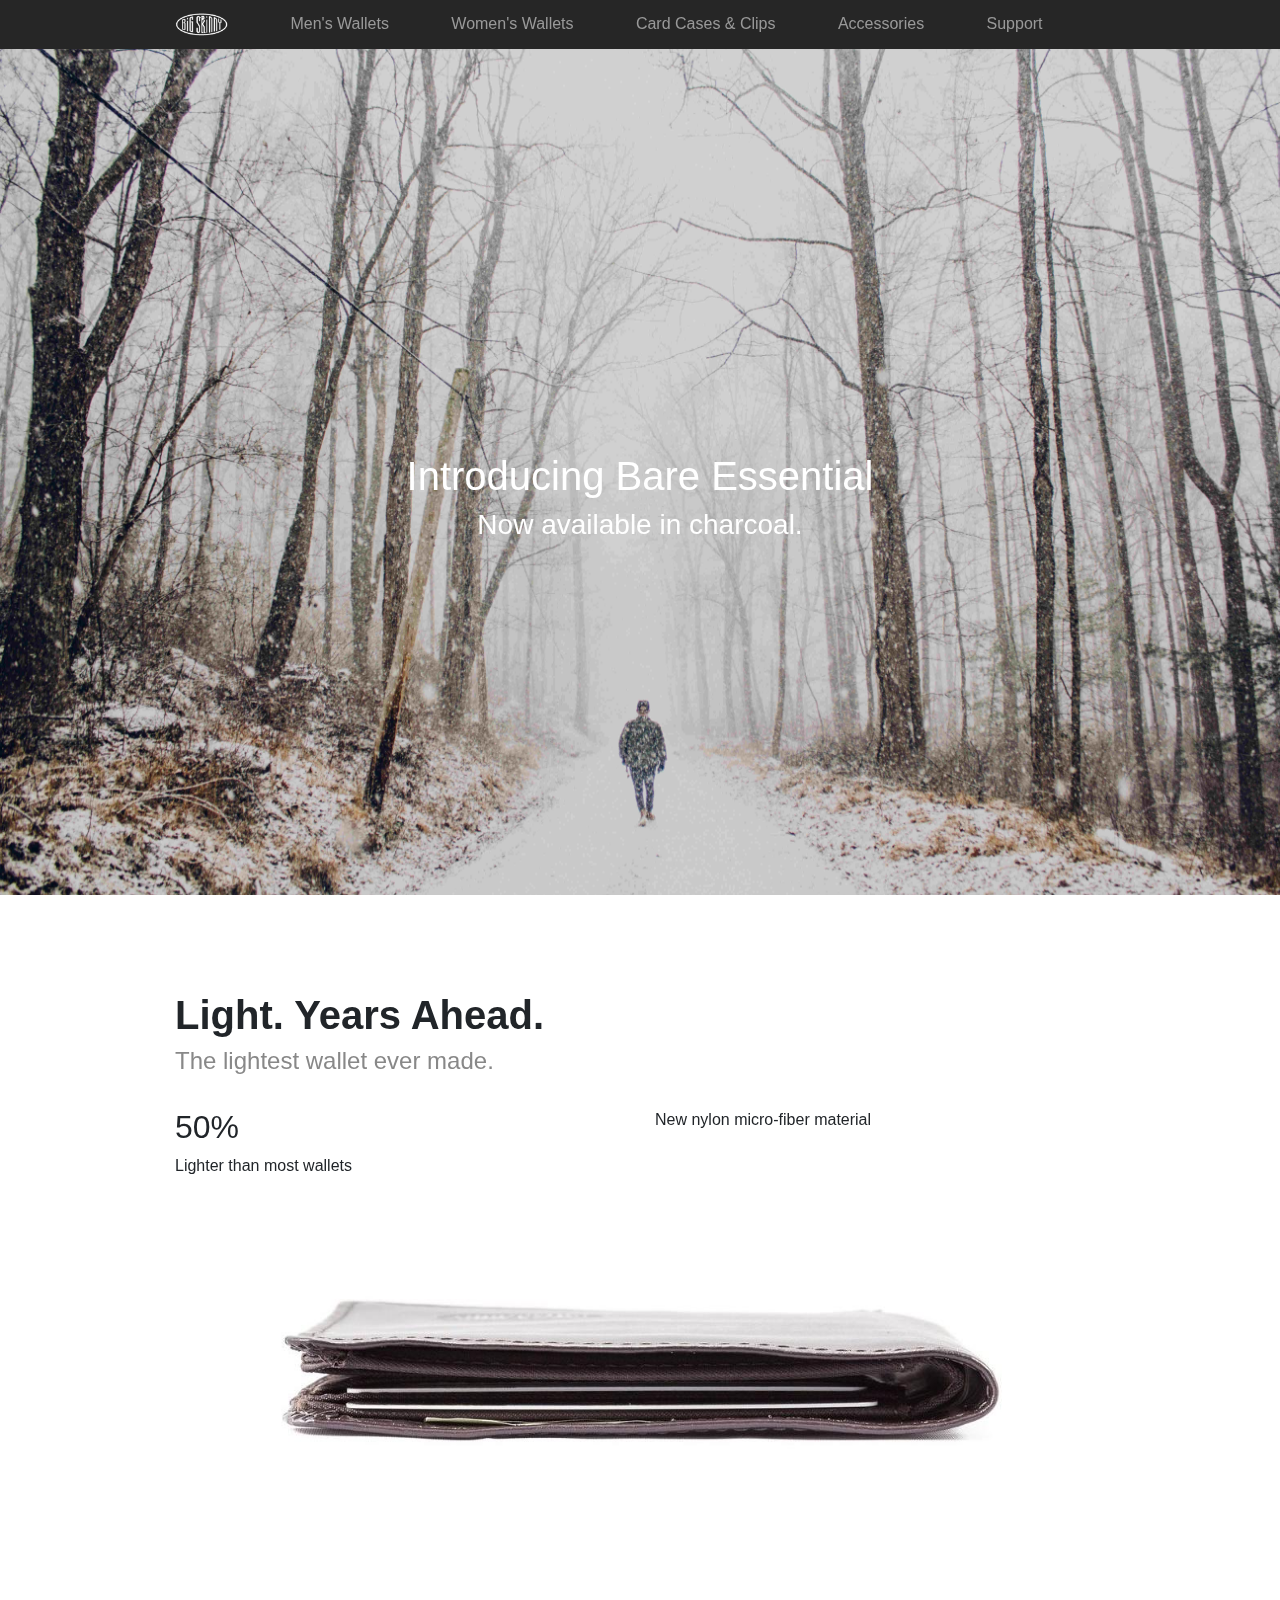
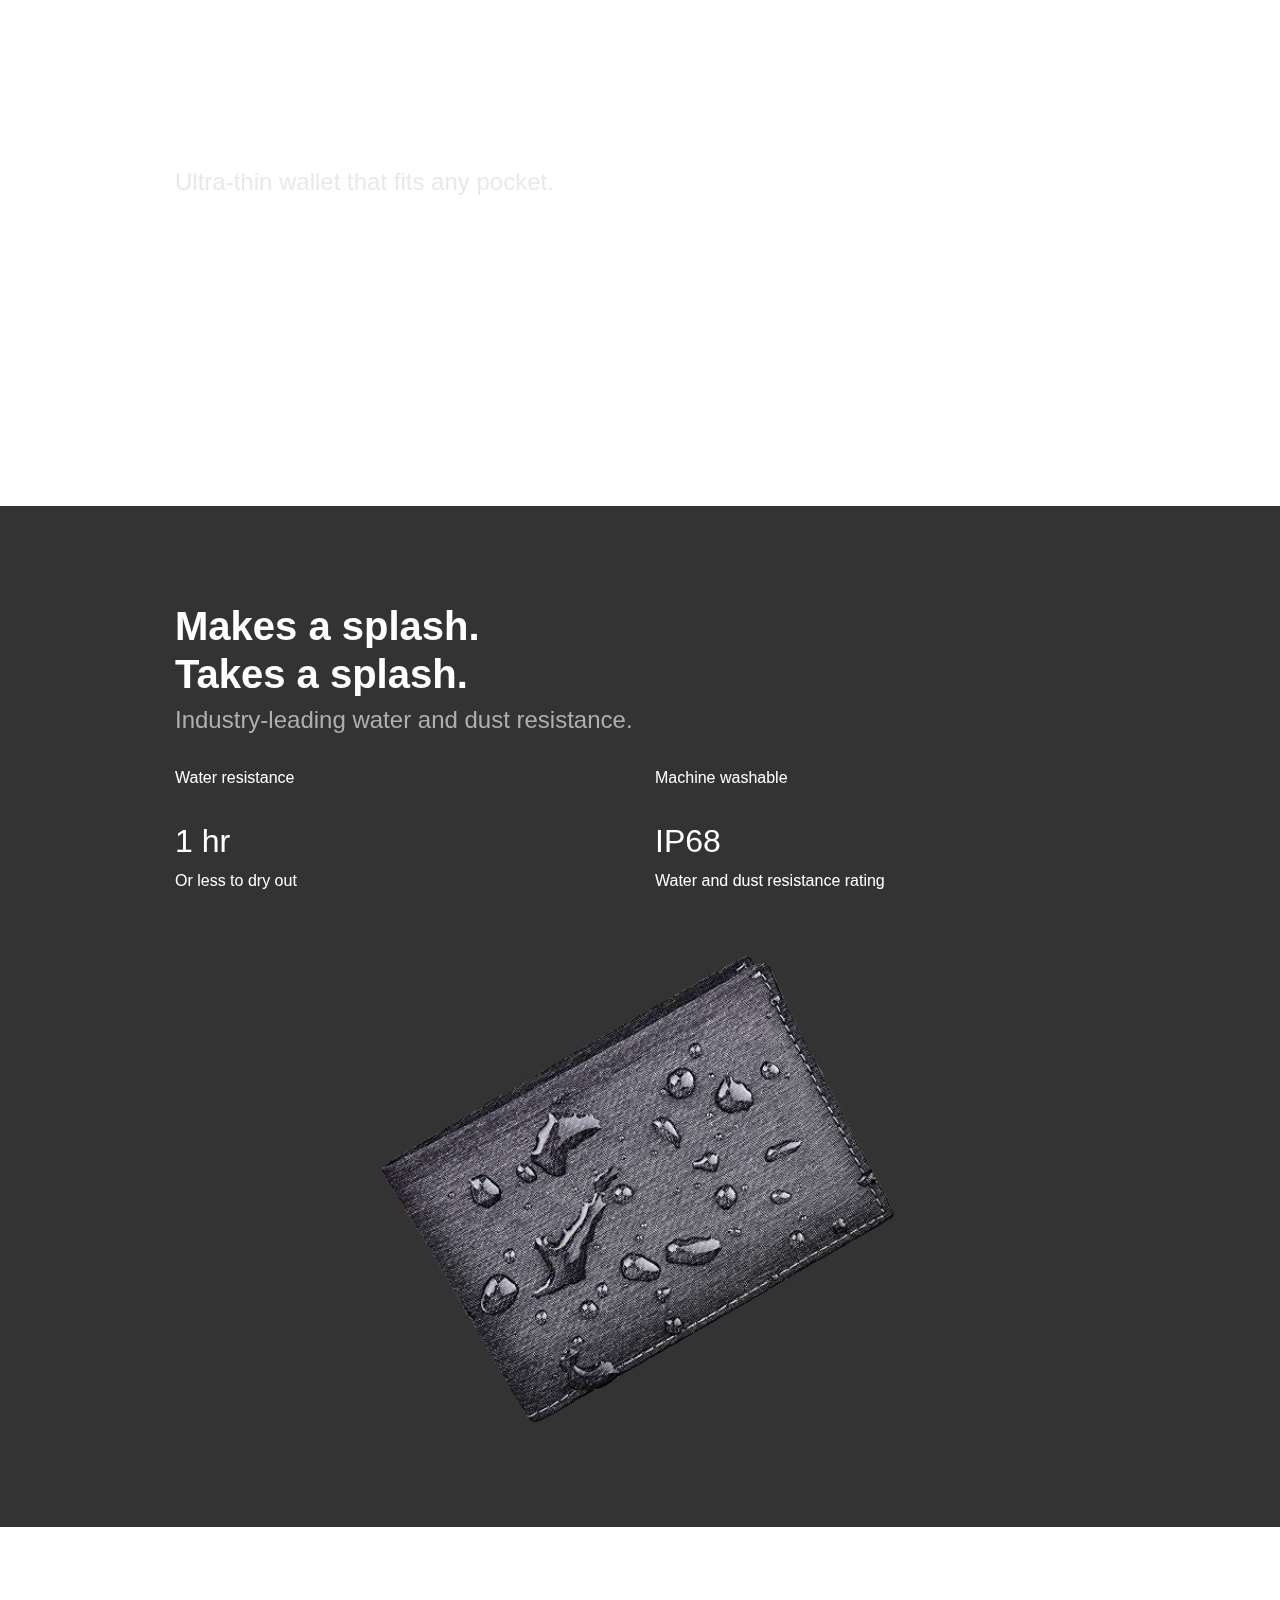
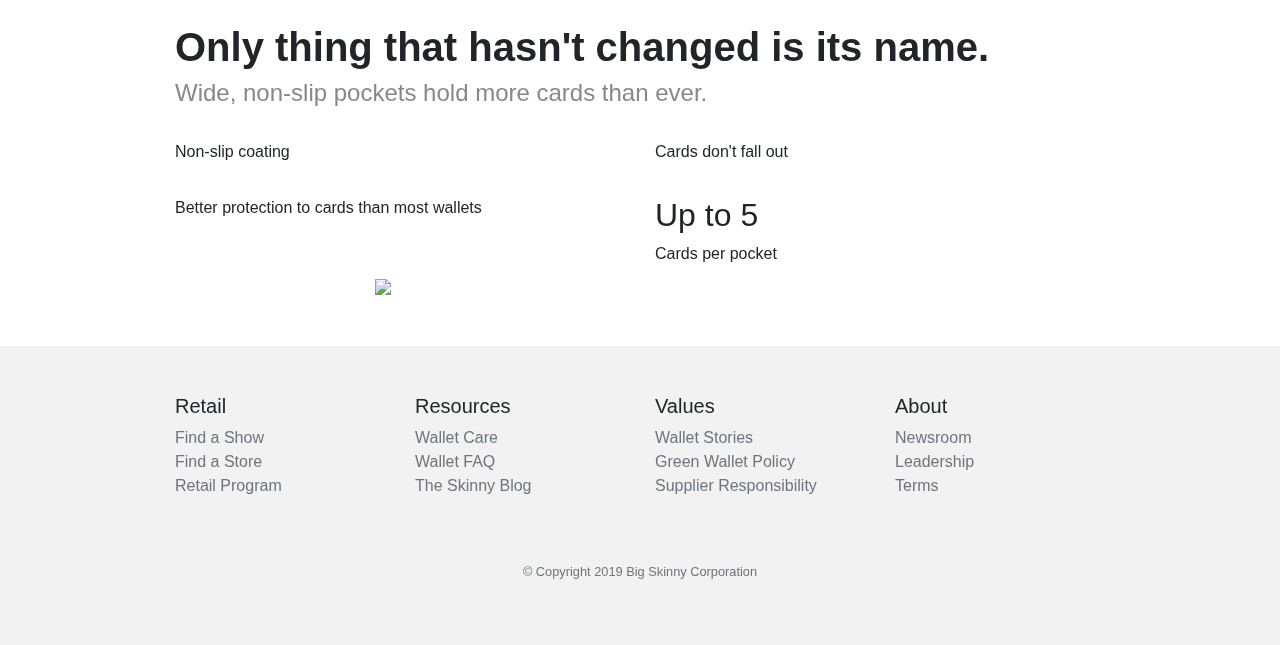
==== index.html @ 4abb290c "Basic Store Grid for Men's" ====
<!DOCTYPE html>
<html lang="en">
  <head>
    <meta charset="utf-8">
    <meta name="viewport" content="width=device-width, initial-scale=1, shrink-to-fit=no">
    <meta name="description" content="">
    <title>Big Skinny</title>
    <!-- Bootstrap core CSS -->
	<link rel="stylesheet" href="https://stackpath.bootstrapcdn.com/bootstrap/4.3.1/css/bootstrap.min.css" integrity="sha384-ggOyR0iXCbMQv3Xipma34MD+dH/1fQ784/j6cY/iJTQUOhcWr7x9JvoRxT2MZw1T" crossorigin="anonymous">
	<link rel="stylesheet" href="https://use.fontawesome.com/releases/v5.8.1/css/all.css" integrity="sha384-50oBUHEmvpQ+1lW4y57PTFmhCaXp0ML5d60M1M7uH2+nqUivzIebhndOJK28anvf" crossorigin="anonymous">
    <style>
	
	@media (min-width: 768px) {
		#light-product-img {
			padding: 0px 100px !important;
		}
		
		#water-product-img {
			padding: 0px 200px !important;
		}
		
		#pocket-product-img {
			padding: 0px 200px !important;
		}
	}
      
    .container {
	  max-width: 960px;
	}
	
	/* Custom translucent site header */
	
	.site-header {
	  background-color: rgba(0, 0, 0, .85);
	  -webkit-backdrop-filter: saturate(180%) blur(20px);
	  backdrop-filter: saturate(180%) blur(20px);
	}
	.site-header a {
	  color: #999;
	  transition: ease-in-out color .15s;
	}
	.site-header a:hover {
	  color: #fff;
	  text-decoration: none;
	}
	
	.showcase {
		background-image: url("images/wallet1.jpg");
		background-repeat: no-repeat;
		background-size: cover;
		background-position: center center;
	
	}
	
	/*
	 * Extra utilities
	 */
	
	.flex-equal > * {
	  -ms-flex: 1;
	  flex: 1;
	}
	@media (min-width: 768px) {
	  .flex-md-equal > * {
	    -ms-flex: 1;
	    flex: 1;
	  }
	}
	
	.overflow-hidden { overflow: hidden; }
	
	.showcase {
		background-image: url("images/wallet1.jpg");
		background-repeat: no-repeat;
		background-size: cover;
		height: 94vh;

	}
	
	/* Verticle Centering Div */
	.vc-parent {
		position: relative;
	}
	
	.vc-child {
		position: absolute;
		top: 50%;
		height: 100px;
		margin-top: -20px;
	}
	
	/* Cover Styling */
	.welcome-text {
		color: white;
		text-align: center;
		width: 100%;
	}
	
	.shading {
		background-color: rgba(0, 0, 0, 0.15);
		height: 100%;
	}
	
	.subheading {
		font-weight: 300;
	}
	
	.copyright-text {
		text-align: center;
	}
	
	.footer {
		background-color: #f2f2f2
	}
	
	#light-product-img {
		width: 100%;
		margin: auto;
		padding: 0px 20px;
	}
	
	#water-product-img {
		width: 100%;
		margin: auto;
		padding: 0px 20px;
	}
	
	#pocket-product-img {
		width: 100%;
		margin: auto;
		padding: 0px 20px;
	}
	
	.description-text {
		color: #888;
	}
	
	.thin {
		background-image: url("https://cdn.shopify.com/s/files/1/1135/7924/products/BigSkinny-138.jpg?v=1555493156");
		color: white !important;
		background-repeat: no-repeat;
		background-size: cover;
	}
	
	.water {
		background-color: #333;
		color: white;
	}
	</style> 
	</head>
	<body>
		<nav class="site-header sticky-top py-1">
			<div class="container d-flex flex-column flex-md-row justify-content-between">
				<a class="py-2" href="index.html">
					<img height="25px" src="images/logo.png">    
	    		</a>
			    <a class="py-2 d-none d-md-inline-block" href="mens.html">Men's Wallets</a>
			    <a class="py-2 d-none d-md-inline-block" href="womens.html">Women's Wallets</a>
			    <a class="py-2 d-none d-md-inline-block" href="card-cases.html">Card Cases & Clips</a>
			    <a class="py-2 d-none d-md-inline-block" href="accessories.html">Accessories</a>
			    <a class="py-2 d-none d-md-inline-block" href="support.html">Support</a>
			    <a class="py-2 d-none d-md-inline-block" href="cart.html"><i class="fas fa-shopping-bag"></i></a>
		    </div>
		</nav>
		
		<div class="showcase vc-parent">
			<div class="shading">
				<div class="vc-child welcome-text">
					<h1 style="text-align: center;">Introducing Bare Essential</h1>
					<h3 class="subheading">Now available in charcoal.</h3>
				</div>
			</div>
		</div>
		
		<!-- Light -->
		<div class="container light">
			<br>
			<br>
			<br>
			<br>
			<div class="row">
				<div class="col align-self-center">
					<h1 style="font-weight: 600;">Light. Years Ahead.</h1>
					<h4 class="description-text">The lightest wallet ever made.</h4>
					<br>
					<div class="row">
						<div class="col">
							<h2>50%</h2>
							<label>Lighter than most wallets</label>							
						</div>
						<div class="col">
							<div>
							<i class="fas fas fa-feather-alt" style="font-size: 2em; padding-bottom: 8px;"></i></div>
							<label>New nylon micro-fiber material</label>
						</div>
					</div>
					<br>
					<br>
					<img id="light-product-img" src="images/light-wallet.jpg">
					<br>	
				</div>
			</div>
			<br>
			<br>
			<br>
			<br>
		</div>
		
		<!-- Thin -->
		<div class="thin">
			<div class="container">
				<br>
				<br>
				<br>
				<br>
				<div class="row">
					<div class="col align-self-center">
						<h1 style="font-weight: 600; color: white;">Thinnovation.</h1>
						<h4 class="description-text" style="color: #e9e9e9;">Ultra-thin wallet that fits any pocket.</h4>
						<br>
						<div class="row">
							<div class="col">
								<h2>7mm</h2>
								<label>Thin at thinnest point</label>							
							</div>
							<div class="col">
								<h2>Up to 70%</h2>
								<label>Thinner than most wallets</label>							
							</div>
						</div>
						<br>
						<div class="row">
							<div class="col">
								<div><i class="fas fa-chess-board" style="font-size: 2em; padding-bottom: 8px;"></i></div>
								<label>Most flexible and durable material</label>
							</div>
							<div class="col">
								<h2>RFID</h2>
								<label>Protection options available</label>
							</div>
						</div>
						</div>
						<br>
				</div>
				</div>
				<br>
				<br>
				<br>
				<br>
			</div>
		</div>
		
		<!-- Water Resistance -->
		<div class="water">
			<div class="container">
				<br>
				<br>
				<br>
				<br>
				<div class="row">
					<div class="col align-self-center">
						<h1 style="font-weight: 600;">Makes a splash. <br>Takes a splash.</h1>
						<h4 class="description-text" style="color: #afafaf;">Industry-leading water and dust resistance.</h4>
						<br>
						<div class="row">
							<div class="col">
								<div><i class="fas fa-tint" style="font-size: 2em; padding-bottom: 8px;"></i></div>
								<label>Water resistance</label>
							</div>
							<div class="col">
								<div><i class="fas fa-life-ring" style="font-size: 2em; padding-bottom: 8px;"></i></div>
								<label>Machine washable</label>
							</div>					
						</div>
						<br>
						<div class="row">
							<div class="col">
								<h2>1 hr</h2>
								<label>Or less to dry out</label>							
							</div>
							<div class="col">
								<h2>IP68</h2>
								<label>Water and dust resistance rating</label>							
							</div>
						</div>
						<br>
						<br>
						<img id="water-product-img" src="images/water-wallet.png">
						<br>
					</div>
				</div>
				<br>
				<br>
			</div>
		</div>
		
		<!-- Pocket Features -->
		<div class="pocket">
			<div class="container">
				<br>
				<br>
				<br>
				<br>
				<div class="row">
					<div class="col align-self-center">
						<h1 style="font-weight: 600;">Only thing that hasn't changed is its name.</h1>
						<h4 class="description-text" style="color: #888;">Wide, non-slip pockets hold more cards than ever.</h4>
						<br>
						<div class="row">
							<div class="col">
								<div><i class="fas fa-water" style="font-size: 2em; padding-bottom: 8px;"></i></div>
								<label>Non-slip coating</label>
							</div>
							<div class="col">
								<div><i class="fas fa-weight-hanging" style="font-size: 2em; padding-bottom: 8px;"></i></div>
								<label>Cards don't fall out</label>
							</div>					
						</div>
						<br>
						<div class="row">
							<div class="col">
								<div><i class="fas fa-shield-alt" style="font-size: 2em; padding-bottom: 8px;"></i></div>
								<label>Better protection to cards than most wallets</label>							
							</div>
							<div class="col">
								<h2>Up to 5</h2>
								<label>Cards per pocket</label>							
							</div>
						</div>
						<img id="pocket-product-img" src="https://cdn.shopify.com/s/files/1/1135/7924/products/9091385513_24108a4033_o_720x.jpg?v=1555492747">
						<br>
					</div>
				</div>
				<br>
				<br>
			</div>
		</div>

		
		<div class="footer">
			<footer class="container footer py-5">
				<div class="row">
					<div class="col-6 col-md">
						<h5>Retail</h5>
						<ul class="list-unstyled text-small">
							<li><a class="text-muted" href="#">Find a Show</a></li>
							<li><a class="text-muted" href="#">Find a Store</a></li>
							<li><a class="text-muted" href="#">Retail Program</a></li>
						</ul>
					</div>
					<div class="col-6 col-md">
						<h5>Resources</h5>
						<ul class="list-unstyled text-small">
							<li><a class="text-muted" href="#">Wallet Care</a></li>
							<li><a class="text-muted" href="#">Wallet FAQ</a></li>
							<li><a class="text-muted" href="#">The Skinny Blog</a></li>
						</ul>
					</div>
					<div class="col-6 col-md">
						<h5>Values</h5>
						<ul class="list-unstyled text-small">
							<li><a class="text-muted" href="#">Wallet Stories</a></li>
							<li><a class="text-muted" href="#">Green Wallet Policy</a></li>
							<li><a class="text-muted" href="#">Supplier Responsibility</a></li>
						</ul>
					</div>
					<div class="col-6 col-md">
						<h5>About</h5>
						<ul class="list-unstyled text-small">
							<li><a class="text-muted" href="#">Newsroom</a></li>
							<li><a class="text-muted" href="#">Leadership</a></li>
							<li><a class="text-muted" href="#">Terms</a></li>
						</ul>
					</div>
				</div>
				<br>
				<br>
				<div class="row">
					<small class="d-block mb-3 text-muted mx-auto">&copy; Copyright 2019 Big Skinny Corporation</small>
				</div>
			</footer>
		</div>
	<script src="https://code.jquery.com/jquery-3.3.1.slim.min.js" integrity="sha384-q8i/X+965DzO0rT7abK41JStQIAqVgRVzpbzo5smXKp4YfRvH+8abtTE1Pi6jizo" crossorigin="anonymous"></script> 
	</body>
</html>
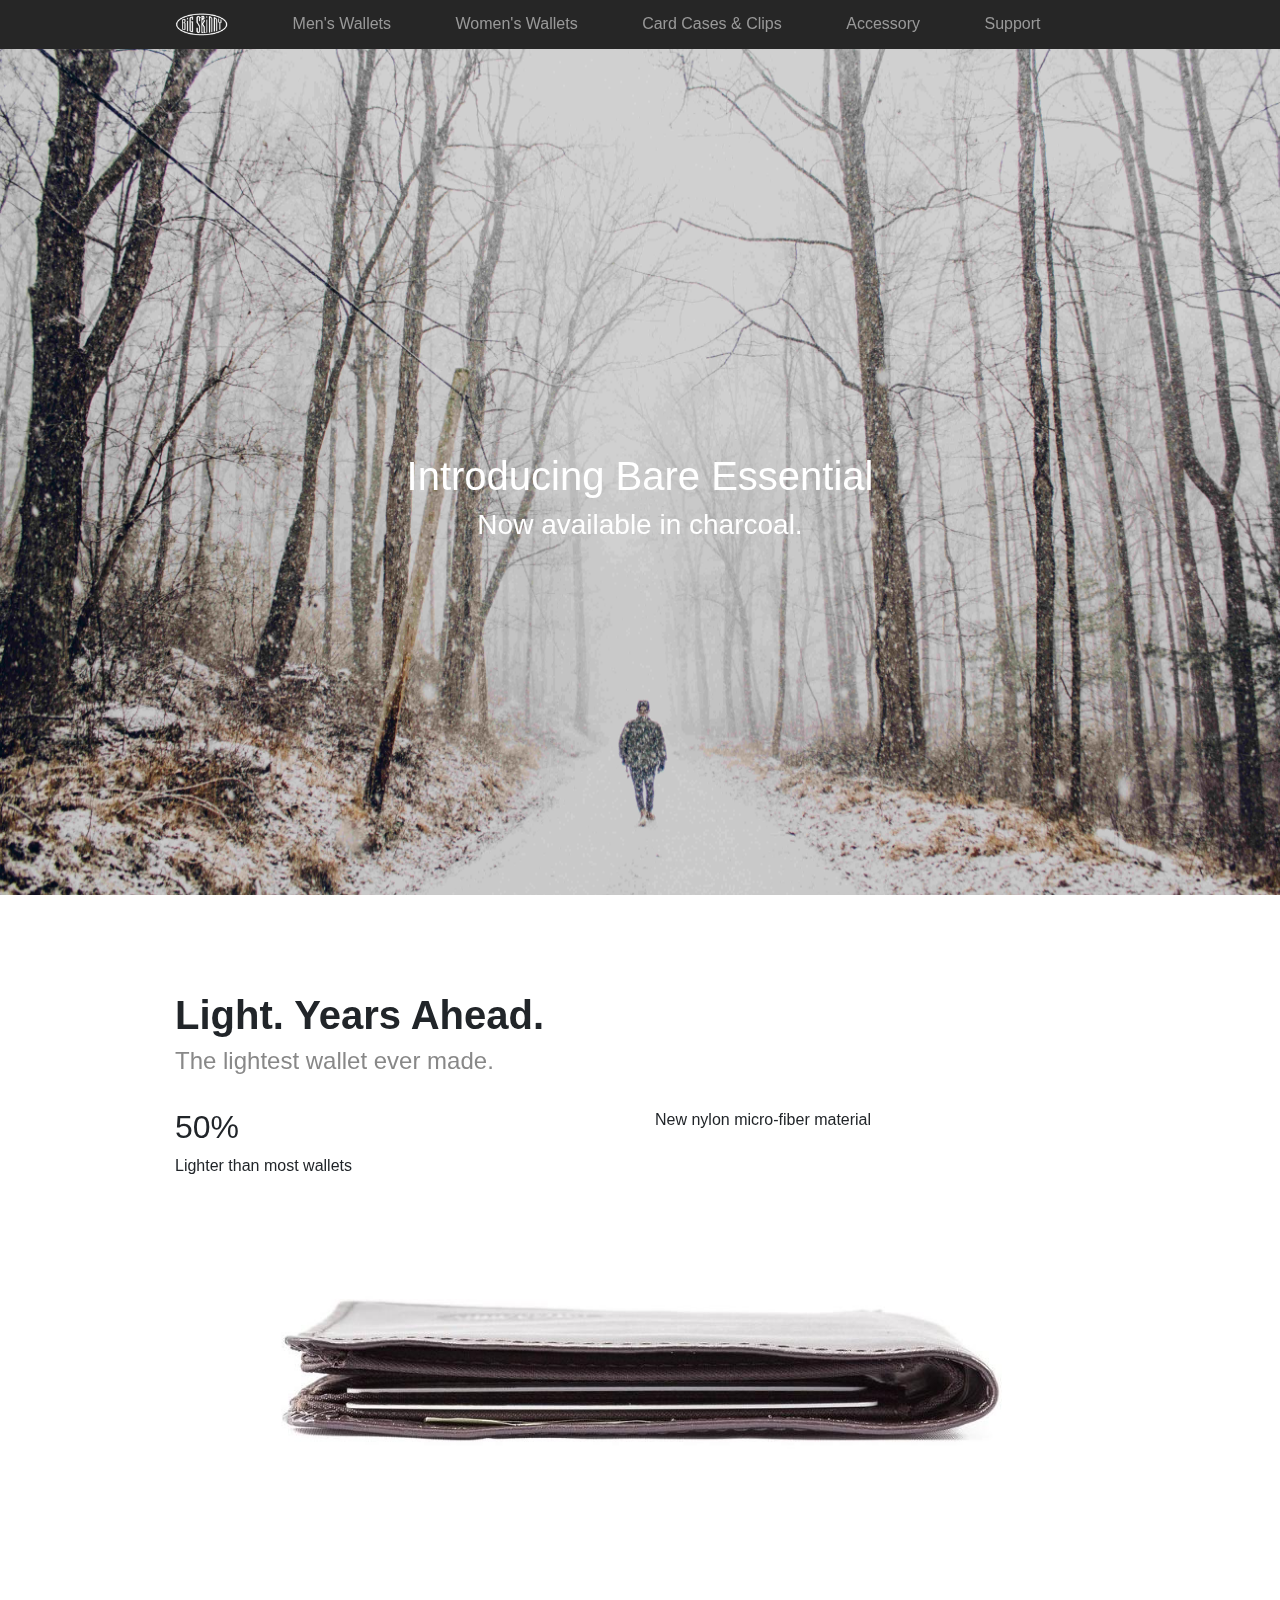
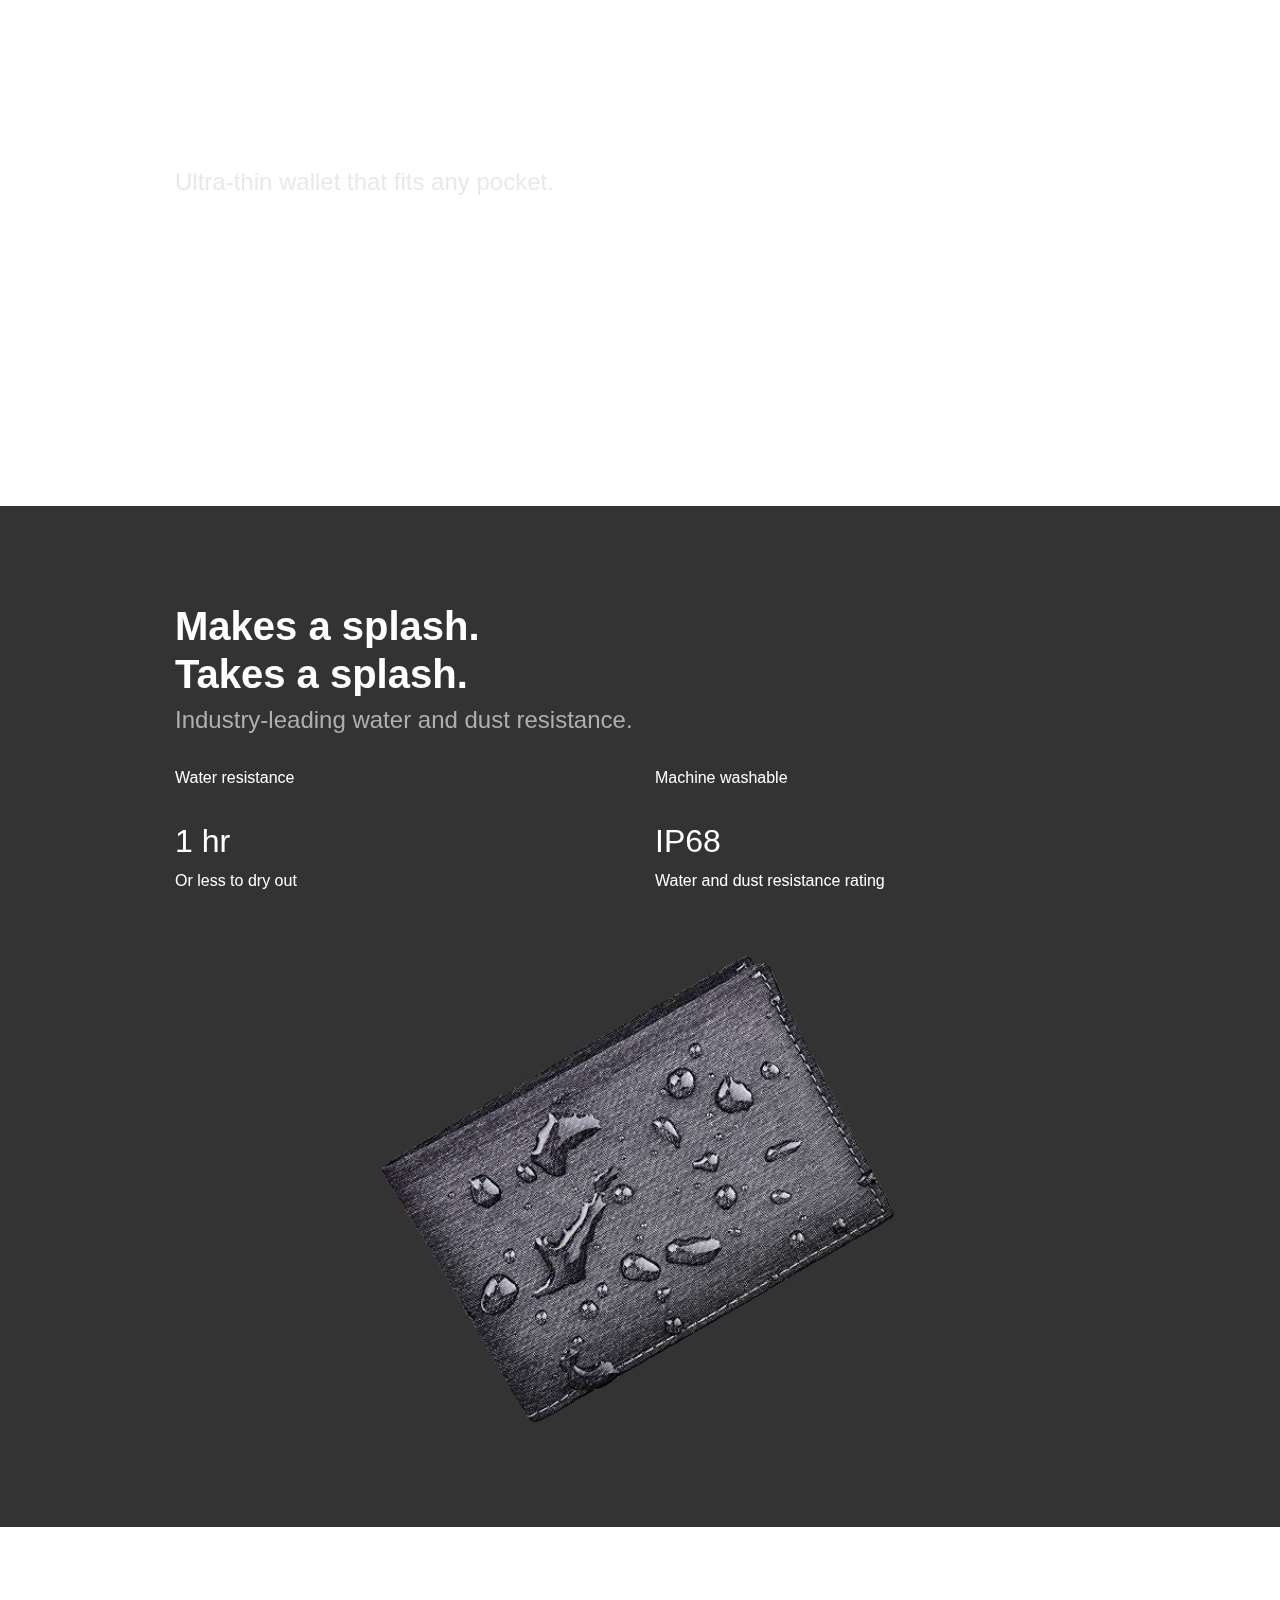
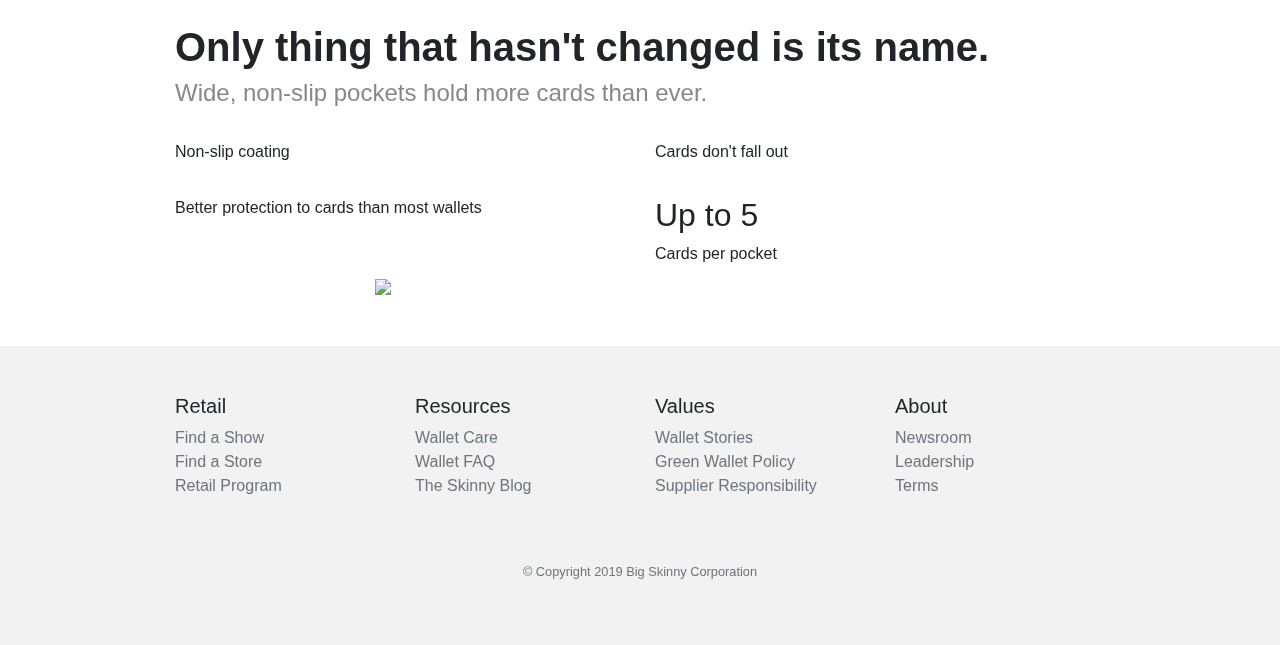
==== commit a5382d0a: "Renamed accessories to accessory" ====
--- a/index.html
+++ b/index.html
@@ -157,7 +157,7 @@
 			    <a class="py-2 d-none d-md-inline-block" href="mens.html">Men's Wallets</a>
 			    <a class="py-2 d-none d-md-inline-block" href="womens.html">Women's Wallets</a>
 			    <a class="py-2 d-none d-md-inline-block" href="card-cases.html">Card Cases & Clips</a>
-			    <a class="py-2 d-none d-md-inline-block" href="accessories.html">Accessories</a>
+			    <a class="py-2 d-none d-md-inline-block" href="accessory.html">Accessory</a>
 			    <a class="py-2 d-none d-md-inline-block" href="support.html">Support</a>
 			    <a class="py-2 d-none d-md-inline-block" href="cart.html"><i class="fas fa-shopping-bag"></i></a>
 		    </div>
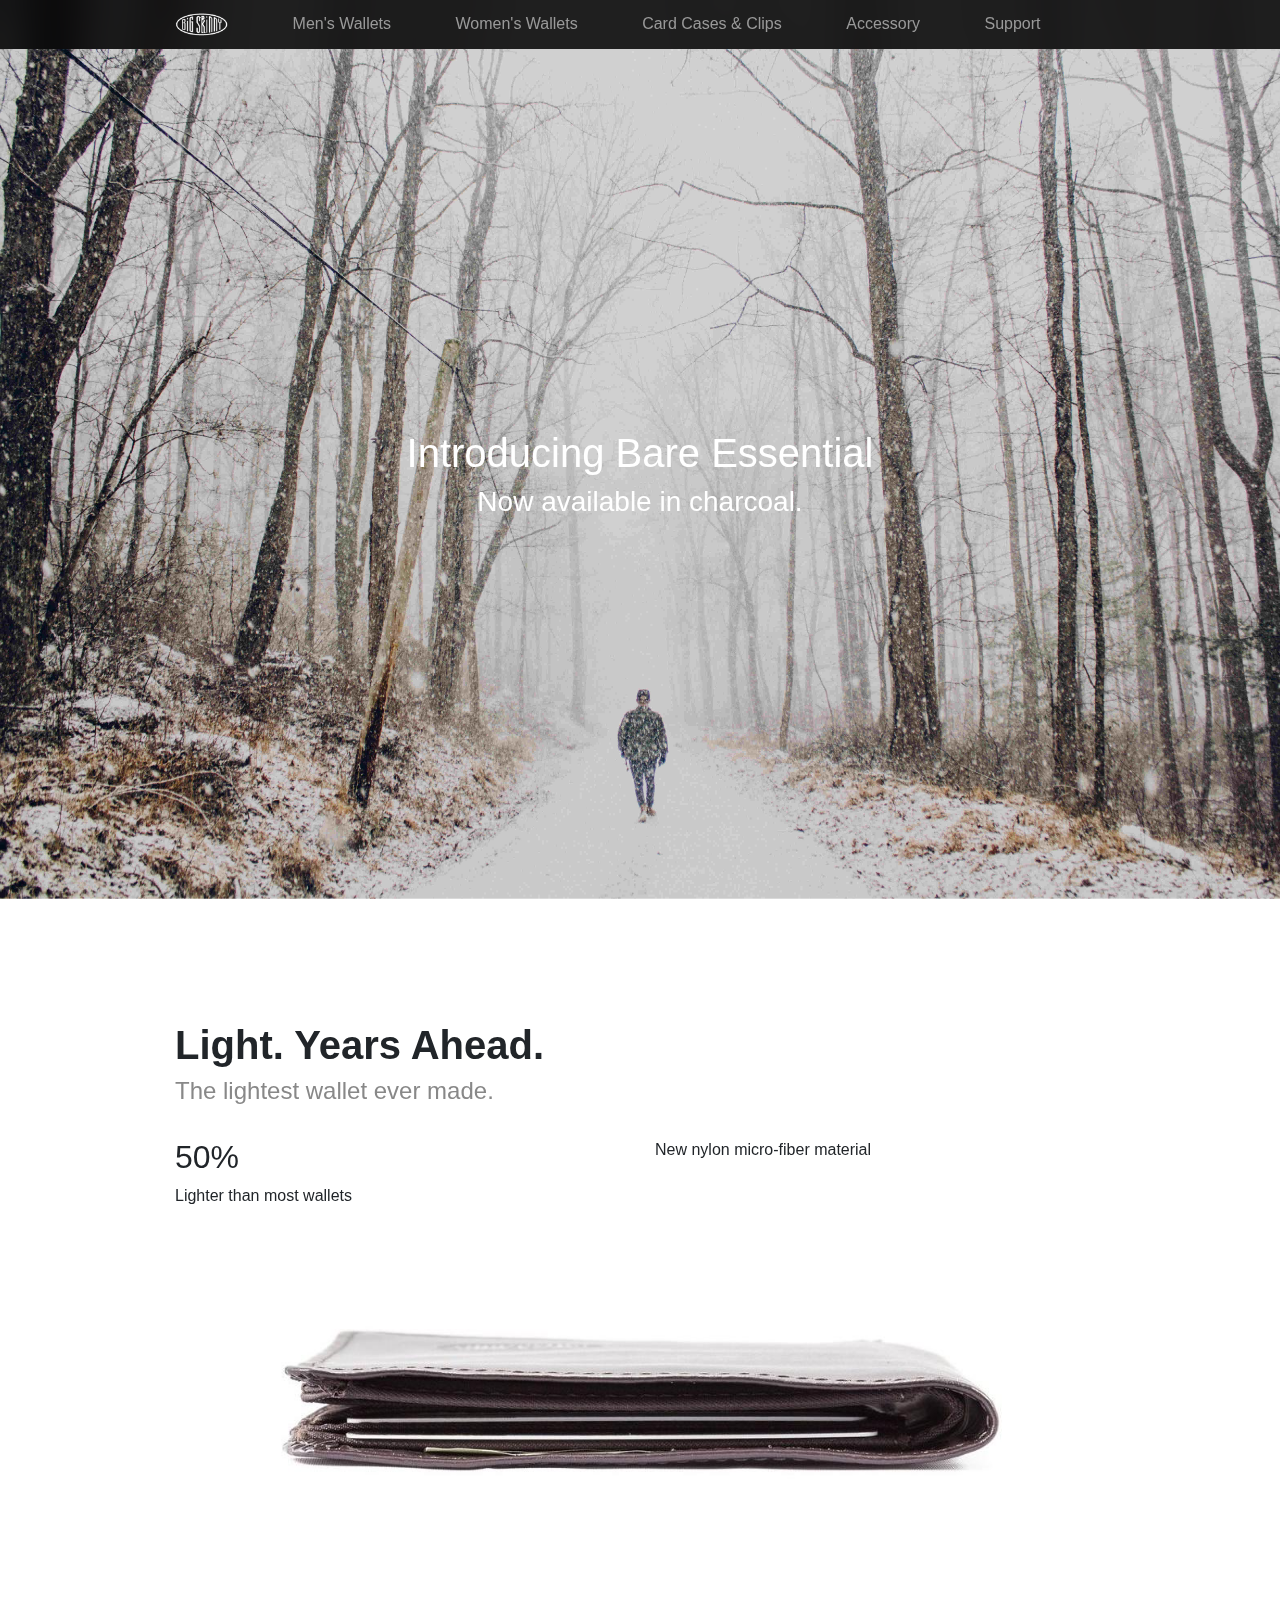
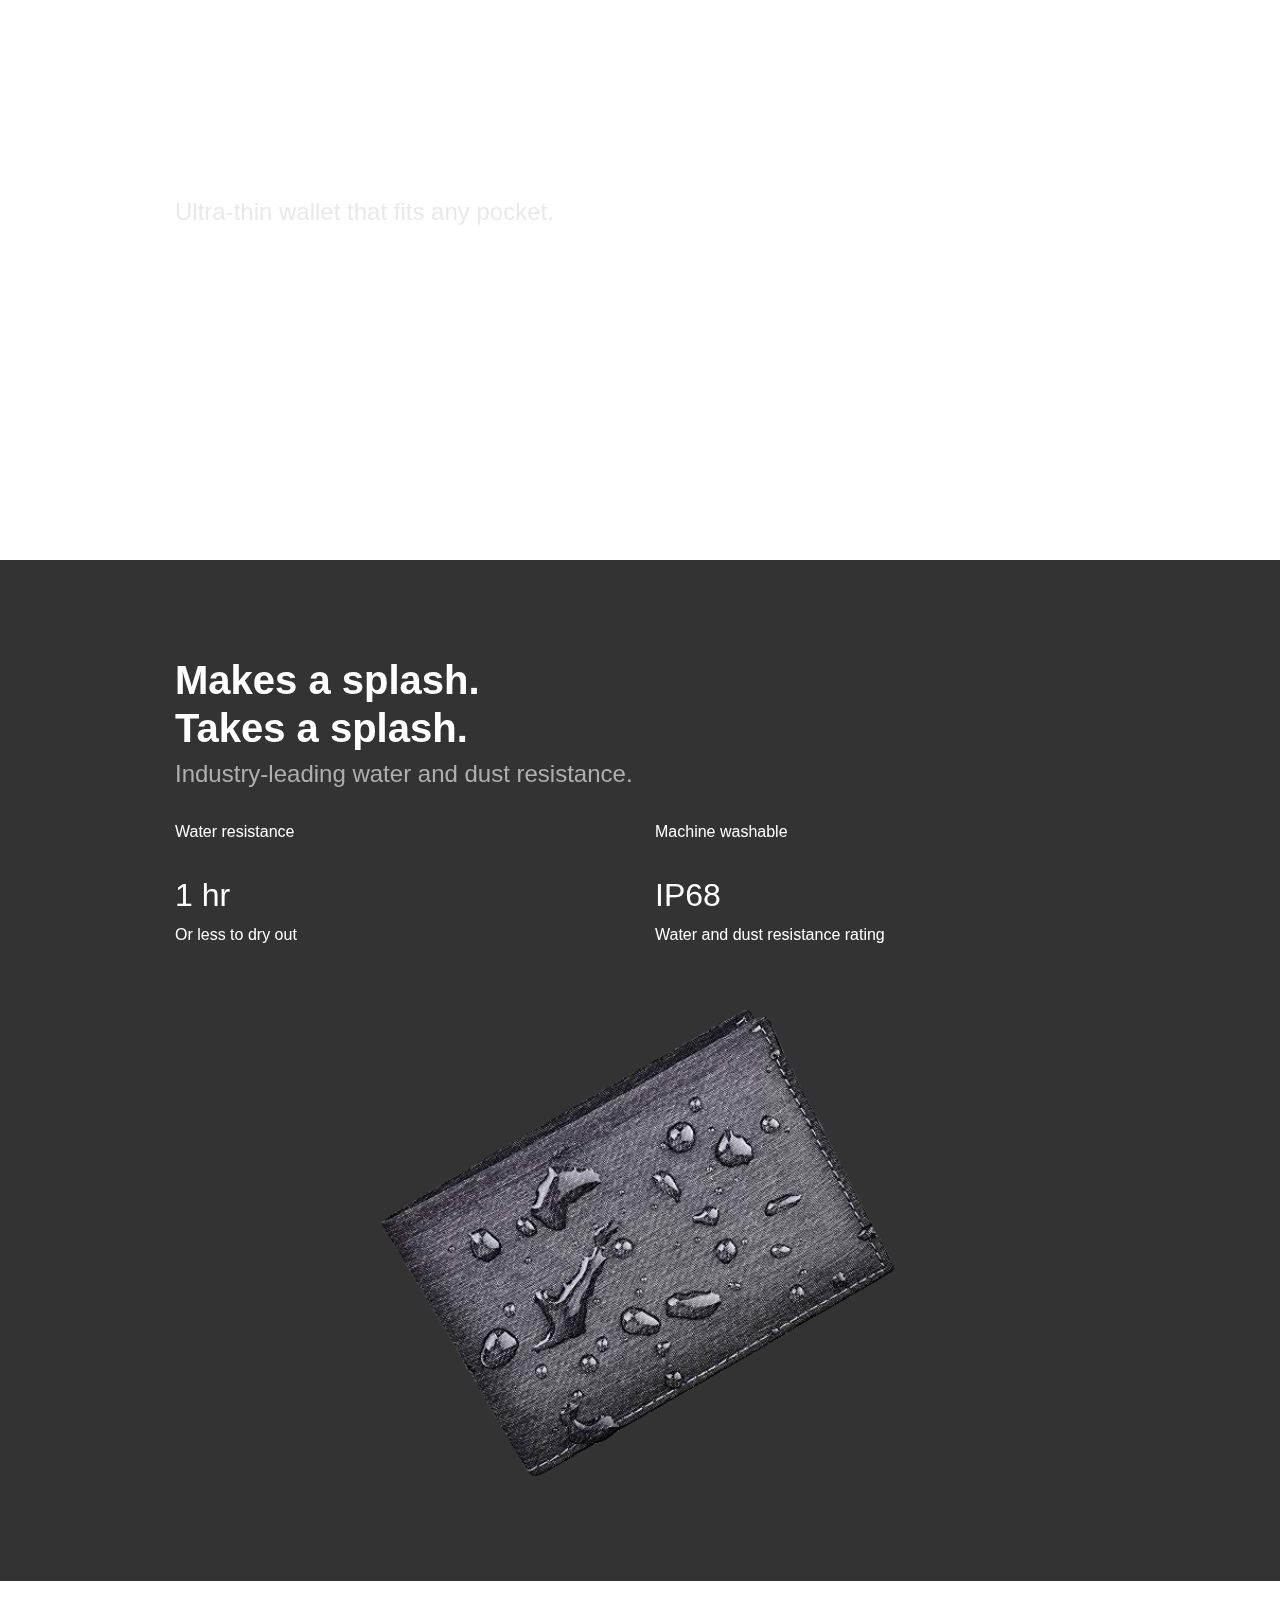
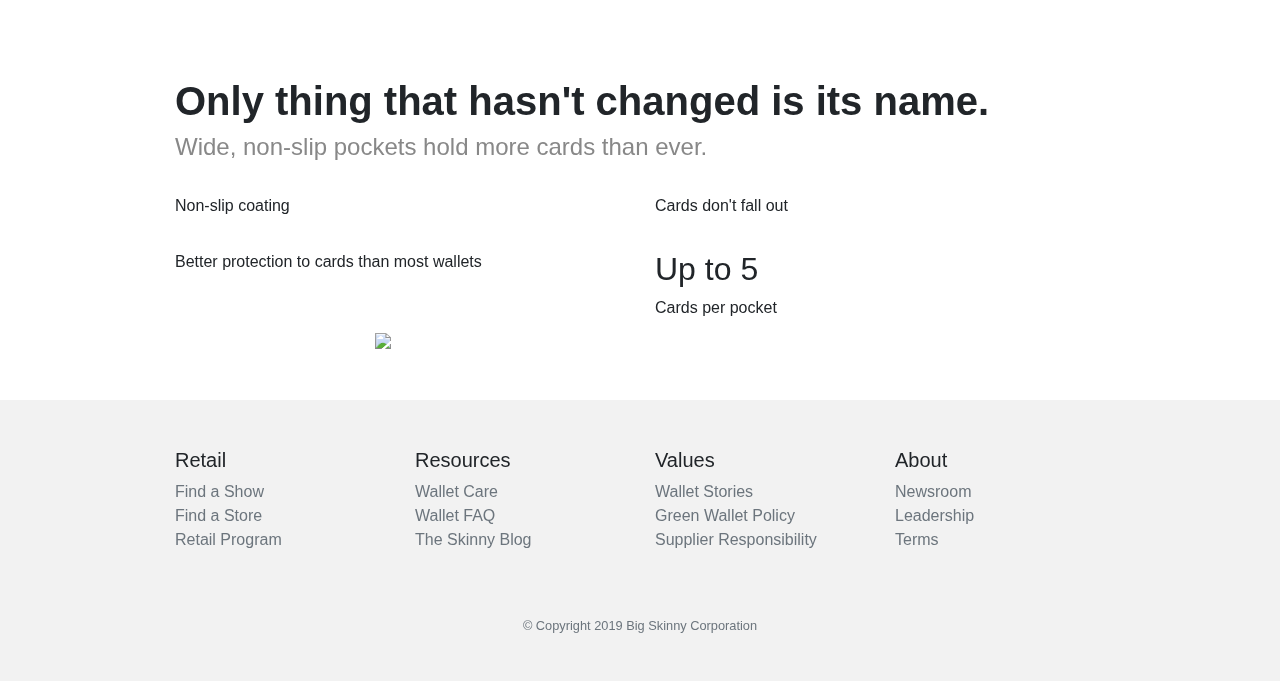
==== commit 96b4c584: "nav bar fixed for index.html" ====
--- a/index.html
+++ b/index.html
@@ -8,9 +8,10 @@
     <!-- Bootstrap core CSS -->
 	<link rel="stylesheet" href="https://stackpath.bootstrapcdn.com/bootstrap/4.3.1/css/bootstrap.min.css" integrity="sha384-ggOyR0iXCbMQv3Xipma34MD+dH/1fQ784/j6cY/iJTQUOhcWr7x9JvoRxT2MZw1T" crossorigin="anonymous">
 	<link rel="stylesheet" href="https://use.fontawesome.com/releases/v5.8.1/css/all.css" integrity="sha384-50oBUHEmvpQ+1lW4y57PTFmhCaXp0ML5d60M1M7uH2+nqUivzIebhndOJK28anvf" crossorigin="anonymous">
+	<link rel="stylesheet" href="css/styles.css">
     <style>
-	
 	@media (min-width: 768px) {
+		
 		#light-product-img {
 			padding: 0px 100px !important;
 		}
@@ -28,22 +29,6 @@
 	  max-width: 960px;
 	}
 	
-	/* Custom translucent site header */
-	
-	.site-header {
-	  background-color: rgba(0, 0, 0, .85);
-	  -webkit-backdrop-filter: saturate(180%) blur(20px);
-	  backdrop-filter: saturate(180%) blur(20px);
-	}
-	.site-header a {
-	  color: #999;
-	  transition: ease-in-out color .15s;
-	}
-	.site-header a:hover {
-	  color: #fff;
-	  text-decoration: none;
-	}
-	
 	.showcase {
 		background-image: url("images/wallet1.jpg");
 		background-repeat: no-repeat;
@@ -52,43 +37,16 @@
 	
 	}
 	
-	/*
-	 * Extra utilities
-	 */
-	
-	.flex-equal > * {
-	  -ms-flex: 1;
-	  flex: 1;
-	}
-	@media (min-width: 768px) {
-	  .flex-md-equal > * {
-	    -ms-flex: 1;
-	    flex: 1;
-	  }
-	}
-	
 	.overflow-hidden { overflow: hidden; }
 	
 	.showcase {
 		background-image: url("images/wallet1.jpg");
 		background-repeat: no-repeat;
 		background-size: cover;
-		height: 94vh;
-
-	}
-	
-	/* Verticle Centering Div */
-	.vc-parent {
-		position: relative;
-	}
-	
-	.vc-child {
-		position: absolute;
-		top: 50%;
-		height: 100px;
-		margin-top: -20px;
-	}
-	
+		height: 100vh;
+		transform: translateY(-50.313px);
+	}
+		
 	/* Cover Styling */
 	.welcome-text {
 		color: white;
@@ -105,14 +63,6 @@
 		font-weight: 300;
 	}
 	
-	.copyright-text {
-		text-align: center;
-	}
-	
-	.footer {
-		background-color: #f2f2f2
-	}
-	
 	#light-product-img {
 		width: 100%;
 		margin: auto;
@@ -146,241 +96,254 @@
 		background-color: #333;
 		color: white;
 	}
+	
+
 	</style> 
 	</head>
 	<body>
-		<nav class="site-header sticky-top py-1">
-			<div class="container d-flex flex-column flex-md-row justify-content-between">
-				<a class="py-2" href="index.html">
-					<img height="25px" src="images/logo.png">    
-	    		</a>
-			    <a class="py-2 d-none d-md-inline-block" href="mens.html">Men's Wallets</a>
-			    <a class="py-2 d-none d-md-inline-block" href="womens.html">Women's Wallets</a>
-			    <a class="py-2 d-none d-md-inline-block" href="card-cases.html">Card Cases & Clips</a>
-			    <a class="py-2 d-none d-md-inline-block" href="accessory.html">Accessory</a>
-			    <a class="py-2 d-none d-md-inline-block" href="support.html">Support</a>
-			    <a class="py-2 d-none d-md-inline-block" href="cart.html"><i class="fas fa-shopping-bag"></i></a>
-		    </div>
-		</nav>
-		
-		<div class="showcase vc-parent">
-			<div class="shading">
-				<div class="vc-child welcome-text">
-					<h1 style="text-align: center;">Introducing Bare Essential</h1>
-					<h3 class="subheading">Now available in charcoal.</h3>
-				</div>
-			</div>
+		<div id="sidenav" class="sidenav">
+			<a href="mens.html">Men's Wallets</a>
+		    <a href="womens.html">Women's Wallets</a>
+		    <a href="card-cases.html">Card Cases & Clips</a>
+		    <a href="accessory.html">Accessory</a>
+		    <a href="support.html">Support</a>
+		    <a href="cart.html"><i class="fas fa-shopping-bag"></i></a>
 		</div>
-		
-		<!-- Light -->
-		<div class="container light">
-			<br>
-			<br>
-			<br>
-			<br>
-			<div class="row">
-				<div class="col align-self-center">
-					<h1 style="font-weight: 600;">Light. Years Ahead.</h1>
-					<h4 class="description-text">The lightest wallet ever made.</h4>
-					<br>
-					<div class="row">
-						<div class="col">
-							<h2>50%</h2>
-							<label>Lighter than most wallets</label>							
-						</div>
-						<div class="col">
-							<div>
-							<i class="fas fas fa-feather-alt" style="font-size: 2em; padding-bottom: 8px;"></i></div>
-							<label>New nylon micro-fiber material</label>
-						</div>
-					</div>
-					<br>
-					<br>
-					<img id="light-product-img" src="images/light-wallet.jpg">
-					<br>	
-				</div>
-			</div>
-			<br>
-			<br>
-			<br>
-			<br>
-		</div>
-		
-		<!-- Thin -->
-		<div class="thin">
-			<div class="container">
-				<br>
+		<div class="main">
+			<nav class="site-header sticky-top py-1">
+				<div class="container d-flex flex-column flex-md-row justify-content-between">
+					<div class="py-2 drop-menu" onclick="openNav()" href="javascript:void(0)"><i class="fas fa-bars"></i></div>
+					<a class="py-2 nav-logo" href="index.html">
+						<img height="25px" src="images/logo.png">
+		    		</a>
+				    <a class="py-2 d-none d-md-inline-block" href="mens.html">Men's Wallets</a>
+				    <a class="py-2 d-none d-md-inline-block" href="womens.html">Women's Wallets</a>
+				    <a class="py-2 d-none d-md-inline-block" href="card-cases.html">Card Cases & Clips</a>
+				    <a class="py-2 d-none d-md-inline-block" href="accessory.html">Accessory</a>
+				    <a class="py-2 d-none d-md-inline-block" href="support.html">Support</a>
+				    <a class="py-2 d-none d-md-inline-block" href="cart.html"><i class="fas fa-shopping-bag"></i></a>
+			    </div>
+			</nav>
+			
+			<div class="showcase vc-parent">
+				<div class="shading">
+					<div class="vc-child welcome-text">
+						<h1 style="text-align: center;">Introducing Bare Essential</h1>
+						<h3 class="subheading">Now available in charcoal.</h3>
+					</div>
+				</div>
+			</div>
+			
+			<!-- Light -->
+			<div class="container light">
 				<br>
 				<br>
 				<br>
 				<div class="row">
 					<div class="col align-self-center">
-						<h1 style="font-weight: 600; color: white;">Thinnovation.</h1>
-						<h4 class="description-text" style="color: #e9e9e9;">Ultra-thin wallet that fits any pocket.</h4>
+						<h1 style="font-weight: 600;">Light. Years Ahead.</h1>
+						<h4 class="description-text">The lightest wallet ever made.</h4>
 						<br>
 						<div class="row">
 							<div class="col">
-								<h2>7mm</h2>
-								<label>Thin at thinnest point</label>							
+								<h2>50%</h2>
+								<label>Lighter than most wallets</label>							
 							</div>
 							<div class="col">
-								<h2>Up to 70%</h2>
-								<label>Thinner than most wallets</label>							
-							</div>
-						</div>
-						<br>
-						<div class="row">
-							<div class="col">
-								<div><i class="fas fa-chess-board" style="font-size: 2em; padding-bottom: 8px;"></i></div>
-								<label>Most flexible and durable material</label>
-							</div>
-							<div class="col">
-								<h2>RFID</h2>
-								<label>Protection options available</label>
-							</div>
-						</div>
-						</div>
-						<br>
-				</div>
-				</div>
-				<br>
-				<br>
-				<br>
-				<br>
-			</div>
-		</div>
-		
-		<!-- Water Resistance -->
-		<div class="water">
-			<div class="container">
-				<br>
-				<br>
-				<br>
-				<br>
-				<div class="row">
-					<div class="col align-self-center">
-						<h1 style="font-weight: 600;">Makes a splash. <br>Takes a splash.</h1>
-						<h4 class="description-text" style="color: #afafaf;">Industry-leading water and dust resistance.</h4>
-						<br>
-						<div class="row">
-							<div class="col">
-								<div><i class="fas fa-tint" style="font-size: 2em; padding-bottom: 8px;"></i></div>
-								<label>Water resistance</label>
-							</div>
-							<div class="col">
-								<div><i class="fas fa-life-ring" style="font-size: 2em; padding-bottom: 8px;"></i></div>
-								<label>Machine washable</label>
-							</div>					
-						</div>
-						<br>
-						<div class="row">
-							<div class="col">
-								<h2>1 hr</h2>
-								<label>Or less to dry out</label>							
-							</div>
-							<div class="col">
-								<h2>IP68</h2>
-								<label>Water and dust resistance rating</label>							
+								<div>
+								<i class="fas fas fa-feather-alt" style="font-size: 2em; padding-bottom: 8px;"></i></div>
+								<label>New nylon micro-fiber material</label>
 							</div>
 						</div>
 						<br>
 						<br>
-						<img id="water-product-img" src="images/water-wallet.png">
-						<br>
-					</div>
-				</div>
-				<br>
-				<br>
+						<img id="light-product-img" src="images/light-wallet.jpg">
+						<br>	
+					</div>
+				</div>
+				<br>
+				<br>
+				<br>
+				<br>
+			</div>
+			
+			<!-- Thin -->
+			<div class="thin">
+				<div class="container">
+					<br>
+					<br>
+					<br>
+					<br>
+					<div class="row">
+						<div class="col align-self-center">
+							<h1 style="font-weight: 600; color: white;">Thinnovation.</h1>
+							<h4 class="description-text" style="color: #e9e9e9;">Ultra-thin wallet that fits any pocket.</h4>
+							<br>
+							<div class="row">
+								<div class="col">
+									<h2>7mm</h2>
+									<label>Thin at thinnest point</label>							
+								</div>
+								<div class="col">
+									<h2>Up to 70%</h2>
+									<label>Thinner than most wallets</label>							
+								</div>
+							</div>
+							<br>
+							<div class="row">
+								<div class="col">
+									<div><i class="fas fa-chess-board" style="font-size: 2em; padding-bottom: 8px;"></i></div>
+									<label>Most flexible and durable material</label>
+								</div>
+								<div class="col">
+									<h2>RFID</h2>
+									<label>Protection options available</label>
+								</div>
+							</div>
+							<br>
+					</div>
+					</div>
+					<br>
+					<br>
+					<br>
+					<br>
+				</div>
+			</div>
+			
+			<!-- Water Resistance -->
+			<div class="water">
+				<div class="container">
+					<br>
+					<br>
+					<br>
+					<br>
+					<div class="row">
+						<div class="col align-self-center">
+							<h1 style="font-weight: 600;">Makes a splash. <br>Takes a splash.</h1>
+							<h4 class="description-text" style="color: #afafaf;">Industry-leading water and dust resistance.</h4>
+							<br>
+							<div class="row">
+								<div class="col">
+									<div><i class="fas fa-tint" style="font-size: 2em; padding-bottom: 8px;"></i></div>
+									<label>Water resistance</label>
+								</div>
+								<div class="col">
+									<div><i class="fas fa-life-ring" style="font-size: 2em; padding-bottom: 8px;"></i></div>
+									<label>Machine washable</label>
+								</div>					
+							</div>
+							<br>
+							<div class="row">
+								<div class="col">
+									<h2>1 hr</h2>
+									<label>Or less to dry out</label>							
+								</div>
+								<div class="col">
+									<h2>IP68</h2>
+									<label>Water and dust resistance rating</label>							
+								</div>
+							</div>
+							<br>
+							<br>
+							<img id="water-product-img" src="images/water-wallet.png">
+							<br>
+						</div>
+					</div>
+					<br>
+					<br>
+				</div>
+			</div>
+			
+			<!-- Pocket Features -->
+			<div class="pocket">
+				<div class="container">
+					<br>
+					<br>
+					<br>
+					<br>
+					<div class="row">
+						<div class="col align-self-center">
+							<h1 style="font-weight: 600;">Only thing that hasn't changed is its name.</h1>
+							<h4 class="description-text" style="color: #888;">Wide, non-slip pockets hold more cards than ever.</h4>
+							<br>
+							<div class="row">
+								<div class="col">
+									<div><i class="fas fa-water" style="font-size: 2em; padding-bottom: 8px;"></i></div>
+									<label>Non-slip coating</label>
+								</div>
+								<div class="col">
+									<div><i class="fas fa-weight-hanging" style="font-size: 2em; padding-bottom: 8px;"></i></div>
+									<label>Cards don't fall out</label>
+								</div>					
+							</div>
+							<br>
+							<div class="row">
+								<div class="col">
+									<div><i class="fas fa-shield-alt" style="font-size: 2em; padding-bottom: 8px;"></i></div>
+									<label>Better protection to cards than most wallets</label>							
+								</div>
+								<div class="col">
+									<h2>Up to 5</h2>
+									<label>Cards per pocket</label>							
+								</div>
+							</div>
+							<img id="pocket-product-img" src="https://cdn.shopify.com/s/files/1/1135/7924/products/9091385513_24108a4033_o_720x.jpg?v=1555492747">
+							<br>
+						</div>
+					</div>
+					<br>
+					<br>
+				</div>
+			</div>
+	
+			
+			<div class="footer">
+				<footer class="container footer py-5">
+					<div class="row">
+						<div class="col-6 col-md">
+							<h5>Retail</h5>
+							<ul class="list-unstyled text-small">
+								<li><a class="text-muted" href="#">Find a Show</a></li>
+								<li><a class="text-muted" href="#">Find a Store</a></li>
+								<li><a class="text-muted" href="#">Retail Program</a></li>
+							</ul>
+						</div>
+						<div class="col-6 col-md">
+							<h5>Resources</h5>
+							<ul class="list-unstyled text-small">
+								<li><a class="text-muted" href="#">Wallet Care</a></li>
+								<li><a class="text-muted" href="#">Wallet FAQ</a></li>
+								<li><a class="text-muted" href="#">The Skinny Blog</a></li>
+							</ul>
+						</div>
+						<div class="col-6 col-md">
+							<h5>Values</h5>
+							<ul class="list-unstyled text-small">
+								<li><a class="text-muted" href="#">Wallet Stories</a></li>
+								<li><a class="text-muted" href="#">Green Wallet Policy</a></li>
+								<li><a class="text-muted" href="#">Supplier Responsibility</a></li>
+							</ul>
+						</div>
+						<div class="col-6 col-md">
+							<h5>About</h5>
+							<ul class="list-unstyled text-small">
+								<li><a class="text-muted" href="#">Newsroom</a></li>
+								<li><a class="text-muted" href="#">Leadership</a></li>
+								<li><a class="text-muted" href="#">Terms</a></li>
+							</ul>
+						</div>
+					</div>
+					<br>
+					<br>
+					<div class="row">
+						<small class="d-block mb-3 text-muted mx-auto">&copy; Copyright 2019 Big Skinny Corporation</small>
+					</div>
+				</footer>
 			</div>
 		</div>
-		
-		<!-- Pocket Features -->
-		<div class="pocket">
-			<div class="container">
-				<br>
-				<br>
-				<br>
-				<br>
-				<div class="row">
-					<div class="col align-self-center">
-						<h1 style="font-weight: 600;">Only thing that hasn't changed is its name.</h1>
-						<h4 class="description-text" style="color: #888;">Wide, non-slip pockets hold more cards than ever.</h4>
-						<br>
-						<div class="row">
-							<div class="col">
-								<div><i class="fas fa-water" style="font-size: 2em; padding-bottom: 8px;"></i></div>
-								<label>Non-slip coating</label>
-							</div>
-							<div class="col">
-								<div><i class="fas fa-weight-hanging" style="font-size: 2em; padding-bottom: 8px;"></i></div>
-								<label>Cards don't fall out</label>
-							</div>					
-						</div>
-						<br>
-						<div class="row">
-							<div class="col">
-								<div><i class="fas fa-shield-alt" style="font-size: 2em; padding-bottom: 8px;"></i></div>
-								<label>Better protection to cards than most wallets</label>							
-							</div>
-							<div class="col">
-								<h2>Up to 5</h2>
-								<label>Cards per pocket</label>							
-							</div>
-						</div>
-						<img id="pocket-product-img" src="https://cdn.shopify.com/s/files/1/1135/7924/products/9091385513_24108a4033_o_720x.jpg?v=1555492747">
-						<br>
-					</div>
-				</div>
-				<br>
-				<br>
-			</div>
-		</div>
-
-		
-		<div class="footer">
-			<footer class="container footer py-5">
-				<div class="row">
-					<div class="col-6 col-md">
-						<h5>Retail</h5>
-						<ul class="list-unstyled text-small">
-							<li><a class="text-muted" href="#">Find a Show</a></li>
-							<li><a class="text-muted" href="#">Find a Store</a></li>
-							<li><a class="text-muted" href="#">Retail Program</a></li>
-						</ul>
-					</div>
-					<div class="col-6 col-md">
-						<h5>Resources</h5>
-						<ul class="list-unstyled text-small">
-							<li><a class="text-muted" href="#">Wallet Care</a></li>
-							<li><a class="text-muted" href="#">Wallet FAQ</a></li>
-							<li><a class="text-muted" href="#">The Skinny Blog</a></li>
-						</ul>
-					</div>
-					<div class="col-6 col-md">
-						<h5>Values</h5>
-						<ul class="list-unstyled text-small">
-							<li><a class="text-muted" href="#">Wallet Stories</a></li>
-							<li><a class="text-muted" href="#">Green Wallet Policy</a></li>
-							<li><a class="text-muted" href="#">Supplier Responsibility</a></li>
-						</ul>
-					</div>
-					<div class="col-6 col-md">
-						<h5>About</h5>
-						<ul class="list-unstyled text-small">
-							<li><a class="text-muted" href="#">Newsroom</a></li>
-							<li><a class="text-muted" href="#">Leadership</a></li>
-							<li><a class="text-muted" href="#">Terms</a></li>
-						</ul>
-					</div>
-				</div>
-				<br>
-				<br>
-				<div class="row">
-					<small class="d-block mb-3 text-muted mx-auto">&copy; Copyright 2019 Big Skinny Corporation</small>
-				</div>
-			</footer>
-		</div>
+		<div class="mask"></div>
 	<script src="https://code.jquery.com/jquery-3.3.1.slim.min.js" integrity="sha384-q8i/X+965DzO0rT7abK41JStQIAqVgRVzpbzo5smXKp4YfRvH+8abtTE1Pi6jizo" crossorigin="anonymous"></script> 
+	<script src="js/nav.js"></script>
 	</body>
 </html>
 
--- a/css/styles.css
+++ b/css/styles.css
@@ -0,0 +1,131 @@
+/* Footer */
+	.footer {
+		background-color: #f2f2f2;
+		padding-bottom: 15px !important;
+	}
+	
+	.copyright-text {
+		text-align: center;
+	}
+	
+	
+/* Side Nav - Mobile Only */
+	.sidenav {
+	  	min-height: 100%;
+		width: 255px;
+		position: fixed;
+		z-index: 1023;
+		visibility: hidden;
+		transform: translateX(-255px);
+		top: 0;
+		left: 0;
+		background-color: #111;
+		overflow-x: hidden;
+		transition: transform .4s cubic-bezier(.4,0,.2,1);
+		box-shadow: 0 0 20px -2px rgba(0,0,0,0.5);
+		padding-top: 60px;
+    }
+    
+	.sidenav a {
+	  padding: 8px 8px 8px 32px;
+	  text-decoration: none;
+	  font-size: 18px;
+	  color: #818181;
+	  display: block;
+	  transition: 0.3s;
+	}
+	
+
+	.sidenav a:hover {
+	  color: #f1f1f1;
+	}
+	
+	/* Nav Bar Responsive */
+	@media screen and (max-height: 450px) {
+	  .sidenav {padding-top: 15px;}
+	  .sidenav a {font-size: 18px;}
+	}
+	
+	.mask {
+		background-color: rgba(0,0,0,.5);
+	    height: 100%;
+	    left: 0;
+	    opacity: 0;
+	    top: 0;
+	    width: 100%;
+	    z-index: 1022;
+	    position: fixed;
+	    visibility: hidden;
+	    transition: opacity .4s;
+	    -webkit-transition: opacity .4s;
+	}
+	
+	@media (max-width: 768px) {
+		.nav-logo {
+			text-align: center !important;
+			margin: 0px 100px; /* quick fix */
+		}
+		
+		.drop-menu {
+			position: absolute;
+			color: white;
+		}
+		
+		.drop-menu:hover {
+			cursor: pointer;
+		}
+		
+	}
+	
+		
+	@media (min-width: 768px) {
+		.drop-menu {
+			display: none;
+		}
+	
+		.sidenav {
+			display: none;	
+		}
+	}
+	
+	/* 	Normal Nav */
+	.site-header {
+	  background-color: rgba(0, 0, 0, .85);
+	  -webkit-backdrop-filter: saturate(180%) blur(20px);
+	  backdrop-filter: saturate(180%) blur(20px);
+	}
+	.site-header a {
+	  color: #999;
+	  transition: ease-in-out color .15s;
+	}
+	.site-header a:hover {
+	  color: #fff;
+	  text-decoration: none;
+	}
+
+	/* Verticle Centering Div */
+	.vc-parent {
+		position: relative;
+	}
+	
+	.vc-child {
+		position: absolute;
+		top: 50%;
+		height: 100px;
+		margin-top: -20px;
+	}
+
+	/*
+	 * Extra utilities
+	 */
+	
+	.flex-equal > * {
+	  -ms-flex: 1;
+	  flex: 1;
+	}
+	@media (min-width: 768px) {
+	  .flex-md-equal > * {
+	    -ms-flex: 1;
+	    flex: 1;
+	  }
+	}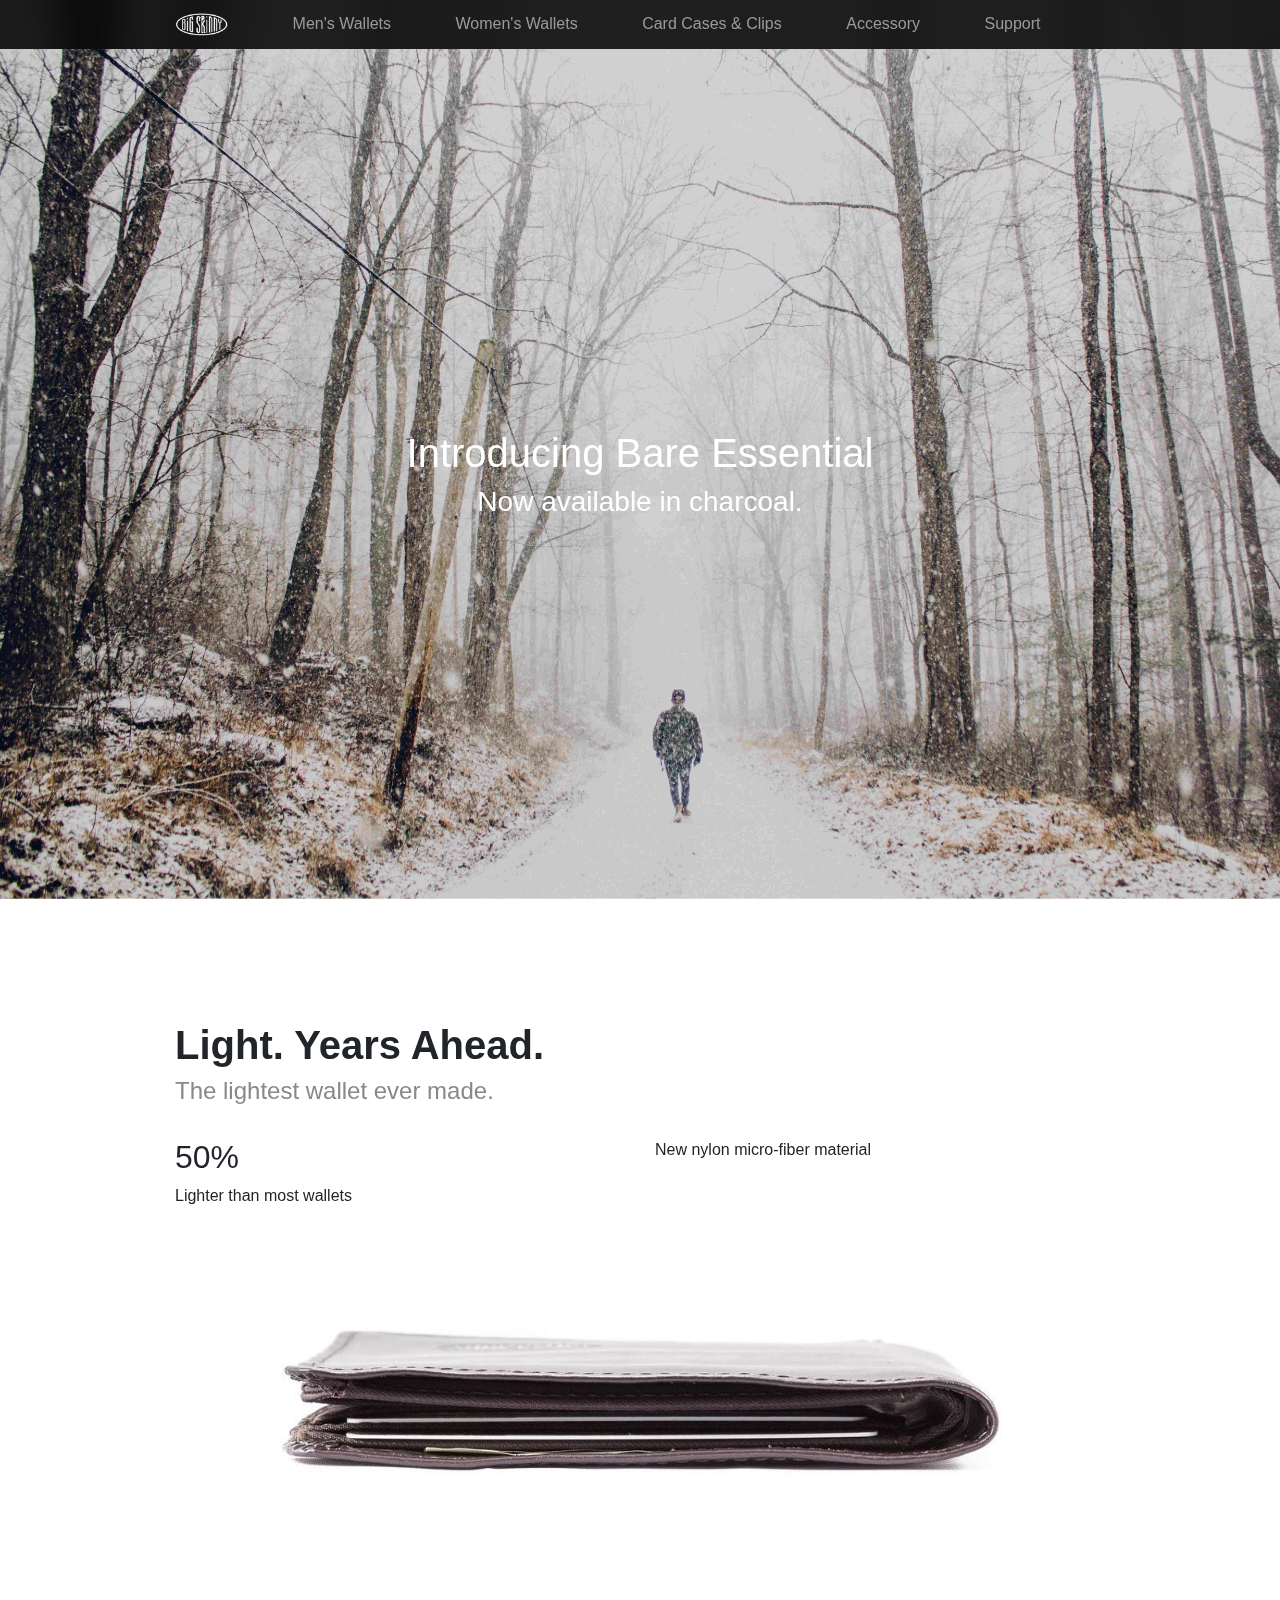
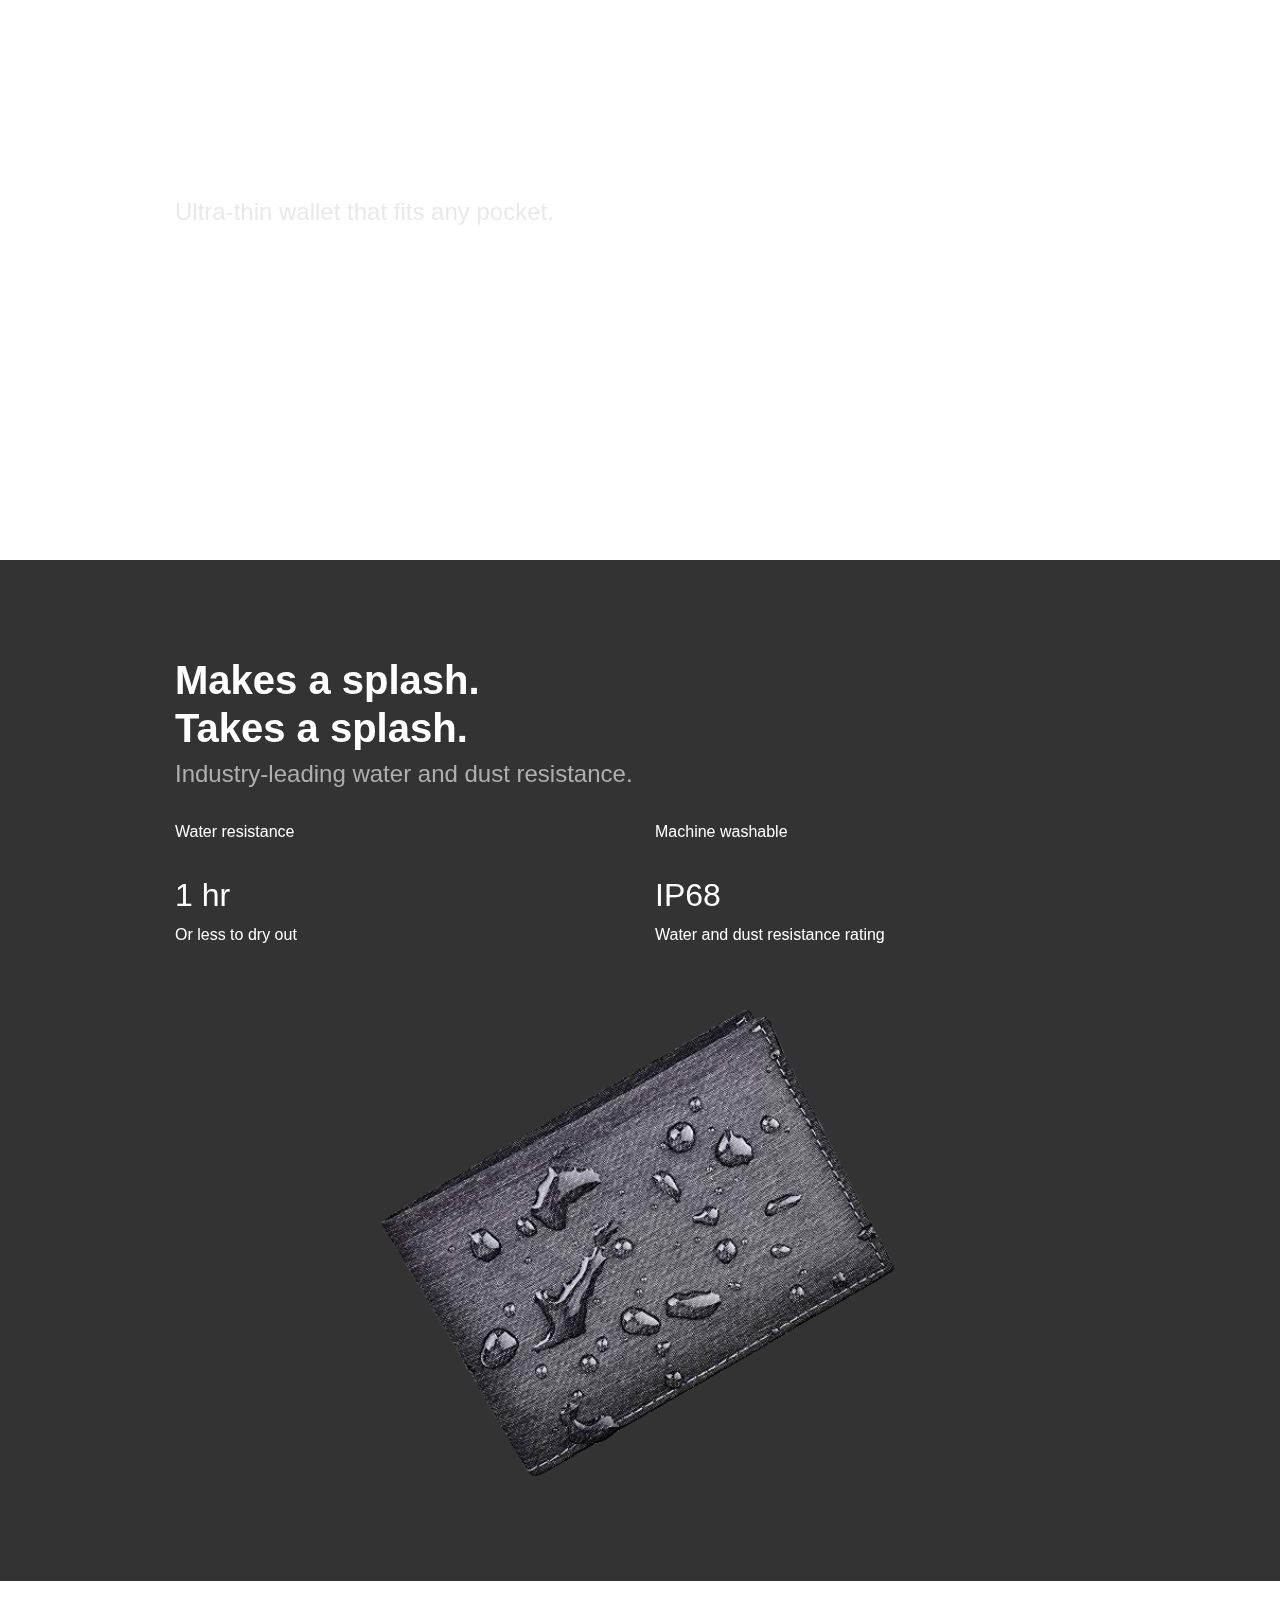
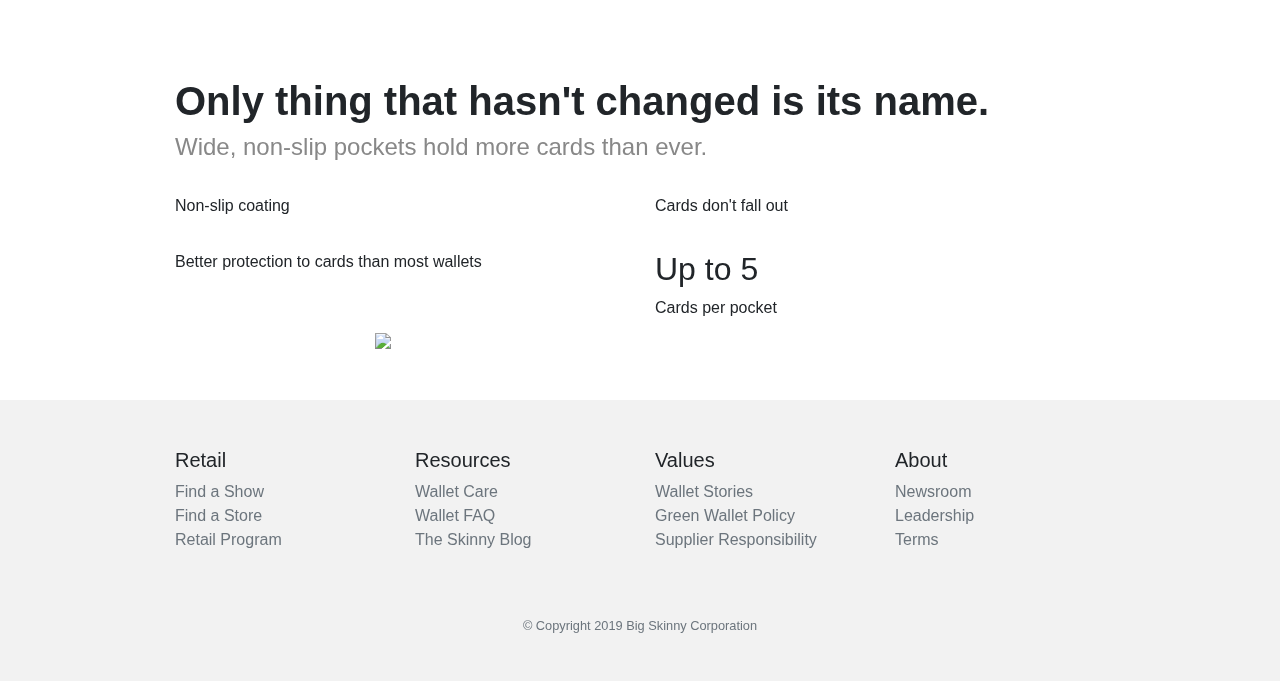
==== commit e449f99e: "Fixed nav bar for mens.html" ====
--- a/index.html
+++ b/index.html
@@ -29,14 +29,6 @@
 	  max-width: 960px;
 	}
 	
-	.showcase {
-		background-image: url("images/wallet1.jpg");
-		background-repeat: no-repeat;
-		background-size: cover;
-		background-position: center center;
-	
-	}
-	
 	.overflow-hidden { overflow: hidden; }
 	
 	.showcase {
@@ -96,7 +88,6 @@
 		background-color: #333;
 		color: white;
 	}
-	
 
 	</style> 
 	</head>
